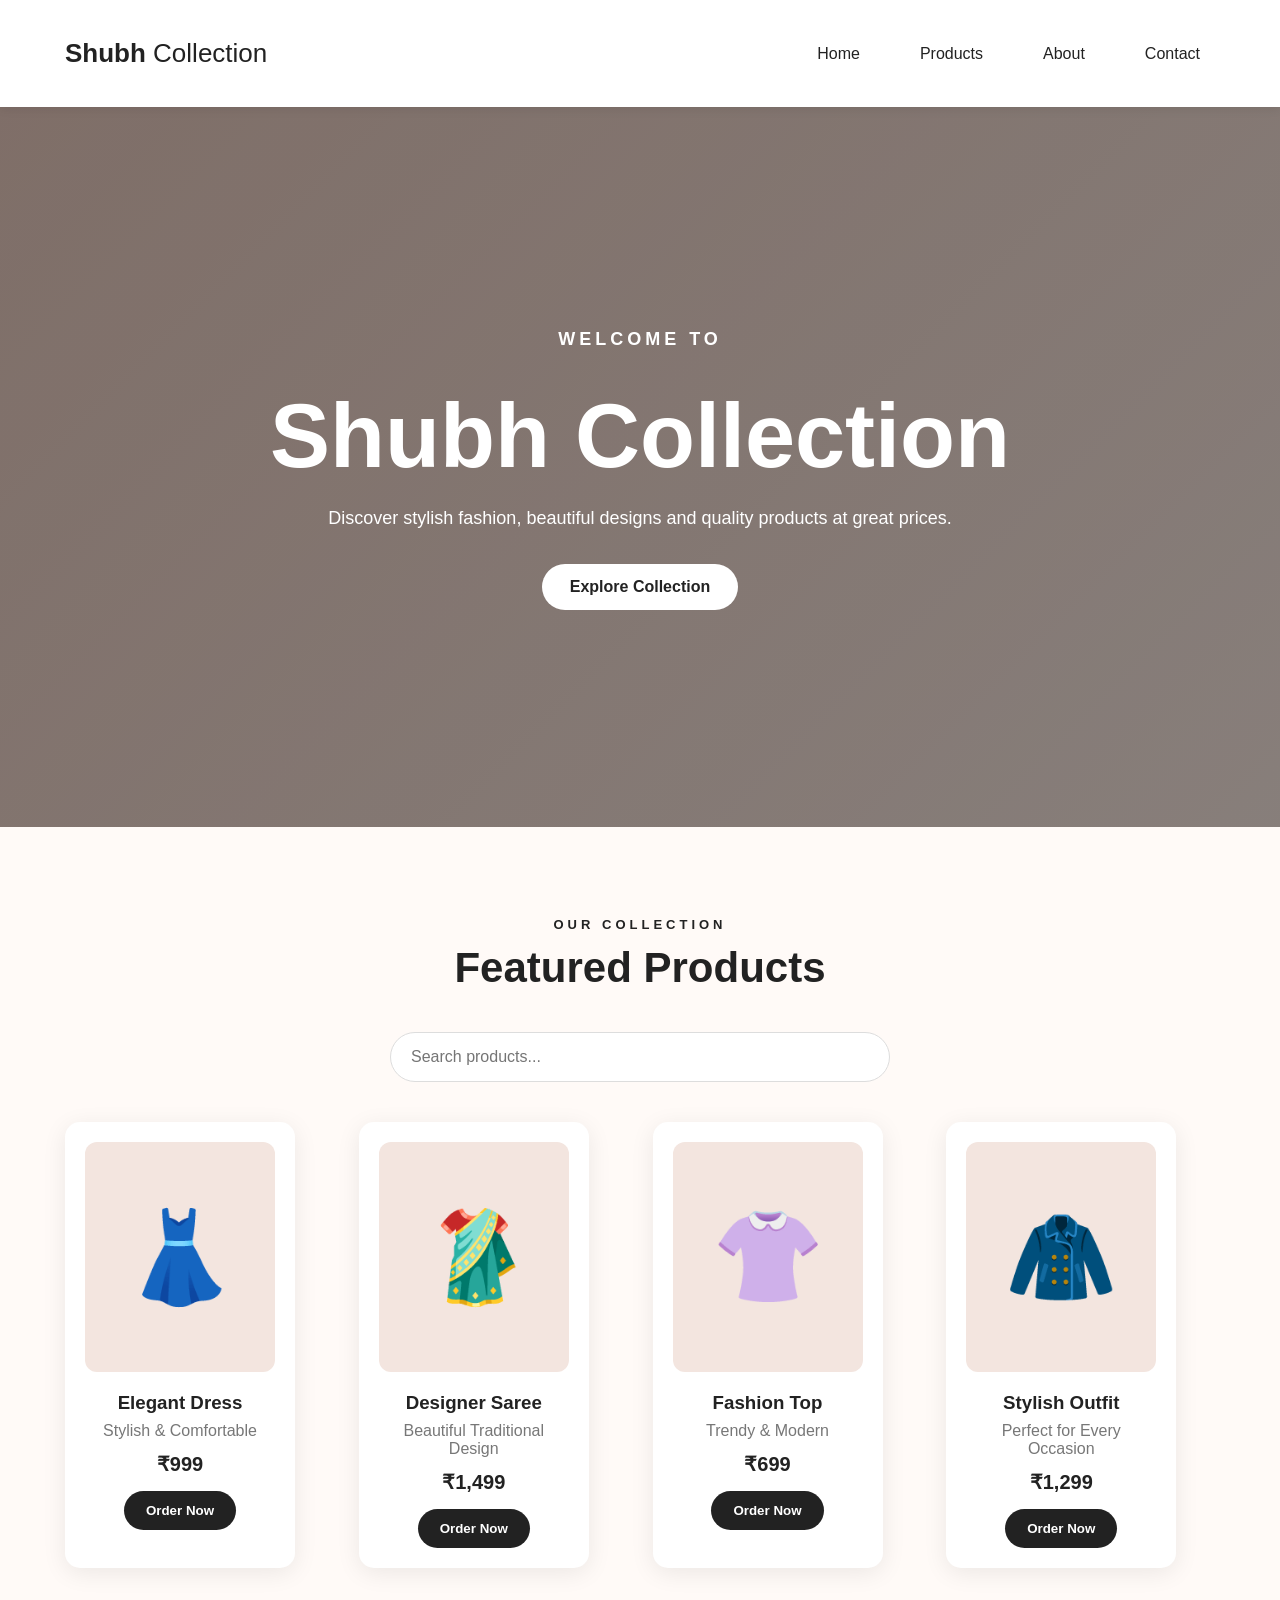
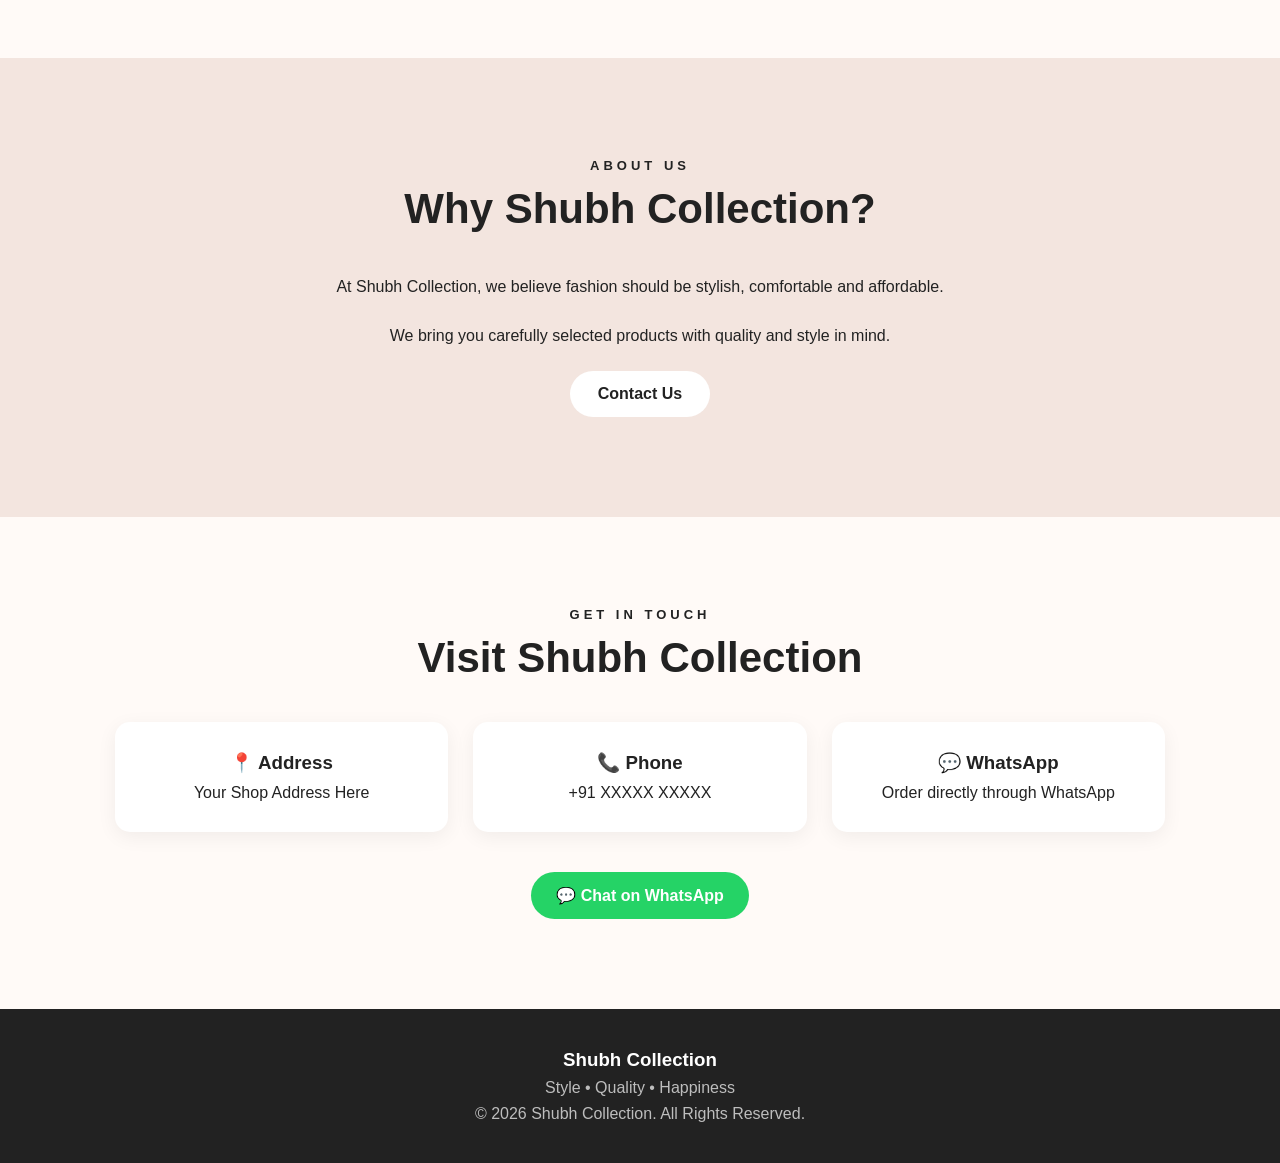
==== index.html @ 4659b30e "Add files via upload" ====
<!DOCTYPE html>
<html lang="en">
<head>
    <meta charset="UTF-8">
    <meta name="viewport" content="width=device-width, initial-scale=1.0">
    <title>Shubh Collection | Fashion & Style</title>
    <link rel="stylesheet" href="style.css">
</head>

<body>

    <!-- Navigation -->
    <header>
        <nav class="navbar">
            <div class="logo">Shubh <span>Collection</span></div>

            <ul class="nav-links">
                <li><a href="#home">Home</a></li>
                <li><a href="#products">Products</a></li>
                <li><a href="#about">About</a></li>
                <li><a href="#contact">Contact</a></li>
            </ul>

            <button class="menu-btn" onclick="toggleMenu()">☰</button>
        </nav>
    </header>

    <!-- Hero Section -->
    <section id="home" class="hero">
        <div class="hero-content">
            <p class="small-title">WELCOME TO</p>

            <h1>Shubh Collection</h1>

            <p>
                Discover stylish fashion, beautiful designs
                and quality products at great prices.
            </p>

            <a href="#products" class="btn">Explore Collection</a>
        </div>
    </section>

    <!-- Products -->
    <section id="products" class="products-section">

        <p class="section-small">OUR COLLECTION</p>
        <h2>Featured Products</h2>

        <div class="search-box">
            <input
                type="text"
                id="search"
                placeholder="Search products..."
                onkeyup="searchProducts()"
            >
        </div>

        <div class="products">

            <div class="product">
                <div class="product-image">👗</div>
                <h3>Elegant Dress</h3>
                <p>Stylish & Comfortable</p>
                <strong>₹999</strong>
                <button onclick="orderProduct('Elegant Dress')">
                    Order Now
                </button>
            </div>

            <div class="product">
                <div class="product-image">🥻</div>
                <h3>Designer Saree</h3>
                <p>Beautiful Traditional Design</p>
                <strong>₹1,499</strong>
                <button onclick="orderProduct('Designer Saree')">
                    Order Now
                </button>
            </div>

            <div class="product">
                <div class="product-image">👚</div>
                <h3>Fashion Top</h3>
                <p>Trendy & Modern</p>
                <strong>₹699</strong>
                <button onclick="orderProduct('Fashion Top')">
                    Order Now
                </button>
            </div>

            <div class="product">
                <div class="product-image">🧥</div>
                <h3>Stylish Outfit</h3>
                <p>Perfect for Every Occasion</p>
                <strong>₹1,299</strong>
                <button onclick="orderProduct('Stylish Outfit')">
                    Order Now
                </button>
            </div>

        </div>
    </section>

    <!-- About -->
    <section id="about" class="about">

        <div>
            <p class="section-small">ABOUT US</p>
            <h2>Why Shubh Collection?</h2>

            <p>
                At Shubh Collection, we believe fashion should be
                stylish, comfortable and affordable.
            </p>

            <p>
                We bring you carefully selected products with
                quality and style in mind.
            </p>

            <a href="#contact" class="btn">Contact Us</a>
        </div>

    </section>

    <!-- Contact -->
    <section id="contact" class="contact">

        <p class="section-small">GET IN TOUCH</p>
        <h2>Visit Shubh Collection</h2>

        <div class="contact-info">

            <div>
                <h3>📍 Address</h3>
                <p>Your Shop Address Here</p>
            </div>

            <div>
                <h3>📞 Phone</h3>
                <p>+91 XXXXX XXXXX</p>
            </div>

            <div>
                <h3>💬 WhatsApp</h3>
                <p>Order directly through WhatsApp</p>
            </div>

        </div>

        <a
            class="whatsapp"
            href="https://wa.me/91XXXXXXXXXX"
            target="_blank"
        >
            💬 Chat on WhatsApp
        </a>

    </section>

    <!-- Footer -->
    <footer>
        <h3>Shubh Collection</h3>
        <p>Style • Quality • Happiness</p>
        <p>© 2026 Shubh Collection. All Rights Reserved.</p>
    </footer>

    <script src="script.js"></script>

</body>
</html>
---- style.css ----
body {
    margin: 0;
    font-family: Arial, sans-serif;
    background: #fff8f5;
    color: #222;
    text-align: center;
}

header {
    background: white;
    padding: 20px;
    position: sticky;
    top: 0;
}

header h1 {
    margin: 0 0 15px;
}

nav a {
    margin: 0 15px;
    text-decoration: none;
    color: #222;
    font-weight: bold;
}

.hero {
    padding: 120px 20px;
    background: #ead4ca;
}

.hero h2 {
    font-size: 45px;
}

.hero p {
    font-size: 20px;
}

.button,
button {
    background: #222;
    color: white;
    padding: 12px 25px;
    border: none;
    border-radius: 25px;
    cursor: pointer;
    text-decoration: none;
}

section {
    padding: 70px 20px;
}

.products {
    display: flex;
    justify-content: center;
    gap: 25px;
    flex-wrap: wrap;
}

.product {
    background: white;
    width: 230px;
    padding: 25px;
    border-radius: 15px;
    box-shadow: 0 5px 20px #ddd;
}

.emoji {
    font-size: 80px;
    background: #f3e5df;
    padding: 30px;
    border-radius: 10px;
}

footer {
    background: #222;
    color: white;
    padding: 30px;
}* {
    margin: 0;
    padding: 0;
    box-sizing: border-box;
}

html {
    scroll-behavior: smooth;
}

body {
    font-family: Arial, sans-serif;
    background: #fffaf7;
    color: #222;
}

/* Navigation */

header {
    background: white;
    position: sticky;
    top: 0;
    z-index: 1000;
    box-shadow: 0 2px 10px rgba(0,0,0,0.08);
}

.navbar {
    max-width: 1200px;
    margin: auto;
    padding: 18px 25px;

    display: flex;
    justify-content: space-between;
    align-items: center;
}

.logo {
    font-size: 26px;
    font-weight: bold;
}

.logo span {
    font-weight: normal;
}

.nav-links {
    list-style: none;
    display: flex;
    gap: 30px;
}

.nav-links a {
    text-decoration: none;
    color: #222;
    font-weight: 500;
}

.nav-links a:hover {
    opacity: 0.6;
}

.menu-btn {
    display: none;
    border: none;
    background: none;
    font-size: 25px;
    cursor: pointer;
}

/* Hero */

.hero {
    min-height: 80vh;

    display: flex;
    align-items: center;
    justify-content: center;

    text-align: center;

    padding: 40px 20px;

    background:
        linear-gradient(
            rgba(0,0,0,0.45),
            rgba(0,0,0,0.45)
        ),
        linear-gradient(135deg, #e7c9bd, #f6e6df);
}

.hero-content {
    max-width: 750px;
    color: white;
}

.small-title,
.section-small {
    letter-spacing: 4px;
    font-size: 13px;
    font-weight: bold;
}

.hero h1 {
    font-size: clamp(45px, 8vw, 90px);
    margin: 15px 0;
}

.hero p {
    font-size: 18px;
    line-height: 1.7;
    margin-bottom: 30px;
}

.btn {
    display: inline-block;
    text-decoration: none;
    background: white;
    color: #222;
    padding: 14px 28px;
    border-radius: 30px;
    font-weight: bold;
    transition: 0.3s;
}

.btn:hover {
    transform: translateY(-3px);
}

/* Products */

.products-section {
    max-width: 1200px;
    margin: auto;
    padding: 90px 25px;
    text-align: center;
}

.products-section h2,
.about h2,
.contact h2 {
    font-size: 42px;
    margin: 12px 0 40px;
}

.search-box {
    margin-bottom: 40px;
}

.search-box input {
    width: min(500px, 90%);
    padding: 15px 20px;
    border: 1px solid #ddd;
    border-radius: 30px;
    font-size: 16px;
    outline: none;
}

.products {
    display: grid;
    grid-template-columns: repeat(4, 1fr);
    gap: 25px;
}

.product {
    background: white;
    padding: 20px;
    border-radius: 15px;
    box-shadow: 0 5px 25px rgba(0,0,0,0.08);
    transition: 0.3s;
}

.product:hover {
    transform: translateY(-7px);
}

.product-image {
    height: 230px;

    display: flex;
    justify-content: center;
    align-items: center;

    background: #f3e5df;
    border-radius: 12px;

    font-size: 90px;
}

.product h3 {
    margin: 20px 0 8px;
}

.product p {
    color: #777;
    margin-bottom: 12px;
}

.product strong {
    display: block;
    font-size: 20px;
    margin-bottom: 15px;
}

.product button {
    border: none;
    padding: 12px 22px;
    border-radius: 25px;
    cursor: pointer;
    font-weight: bold;
}

/* About */

.about {
    background: #f3e5df;
    padding: 100px 25px;
}

.about > div {
    max-width: 800px;
    margin: auto;
}

.about p:not(.section-small) {
    line-height: 1.8;
    margin-bottom: 20px;
}

/* Contact */

.contact {
    max-width: 1100px;
    margin: auto;
    padding: 90px 25px;
    text-align: center;
}

.contact-info {
    display: grid;
    grid-template-columns: repeat(3, 1fr);
    gap: 25px;
    margin-bottom: 40px;
}

.contact-info div {
    padding: 30px;
    background: white;
    border-radius: 15px;
    box-shadow: 0 5px 20px rgba(0,0,0,0.06);
}

.contact-info h3 {
    margin-bottom: 10px;
}

.whatsapp {
    display: inline-block;
    text-decoration: none;
    padding: 14px 25px;
    border-radius: 30px;
    font-weight: bold;
    color: white;
    background: #25D366;
}

/* Footer */

footer {
    text-align: center;
    padding: 40px 20px;
    background: #222;
    color: white;
}

footer p {
    margin-top: 8px;
    opacity: 0.7;
}

/* Mobile */

@media (max-width: 800px) {

    .nav-links {
        display: none;
        position: absolute;
        top: 70px;
        left: 0;
        width: 100%;
        background: white;

        flex-direction: column;
        text-align: center;

        padding: 25px;
    }

    .nav-links.active {
        display: flex;
    }

    .menu-btn {
        display: block;
    }

    .products {
        grid-template-columns: repeat(2, 1fr);
    }

    .contact-info {
        grid-template-columns: 1fr;
    }
}

@media (max-width: 500px) {

    .products {
        grid-template-columns: 1fr;
    }

    .products-section h2,
    .about h2,
    .contact h2 {
        font-size: 32px;
    }
}
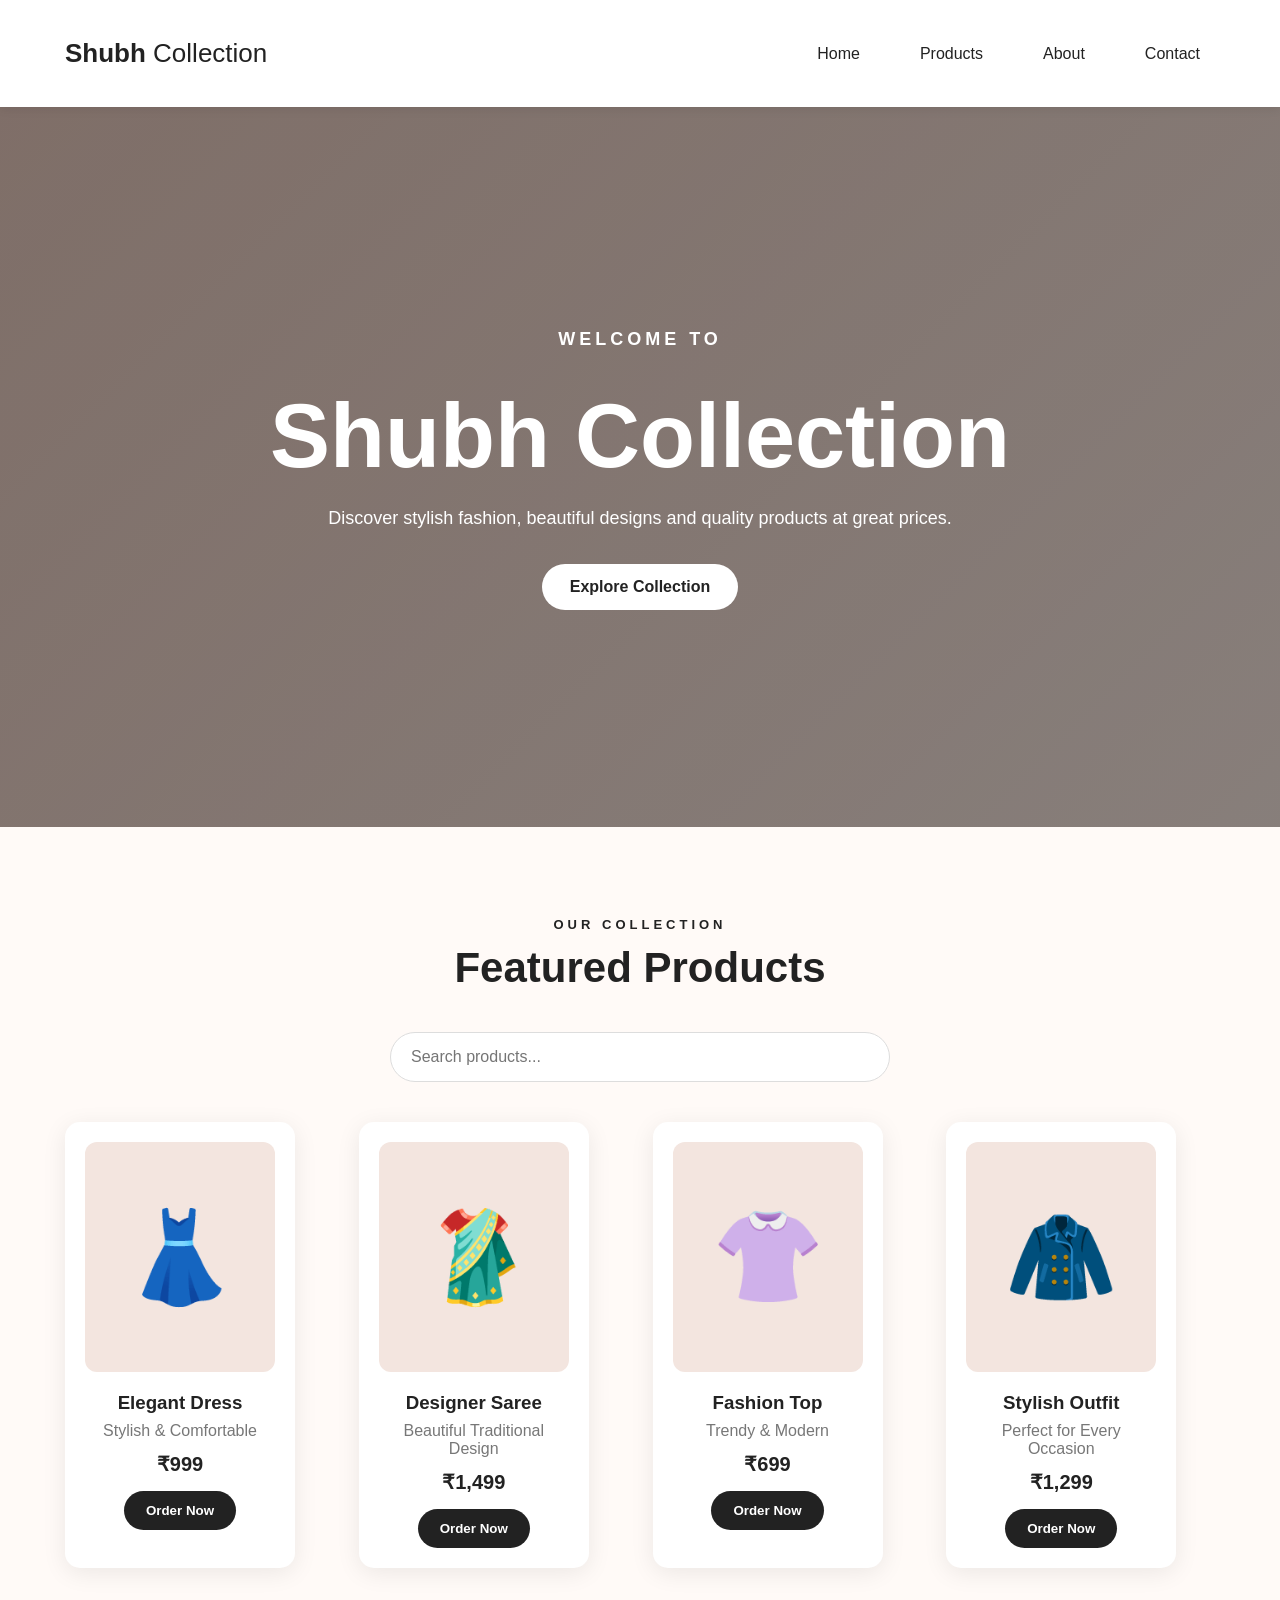
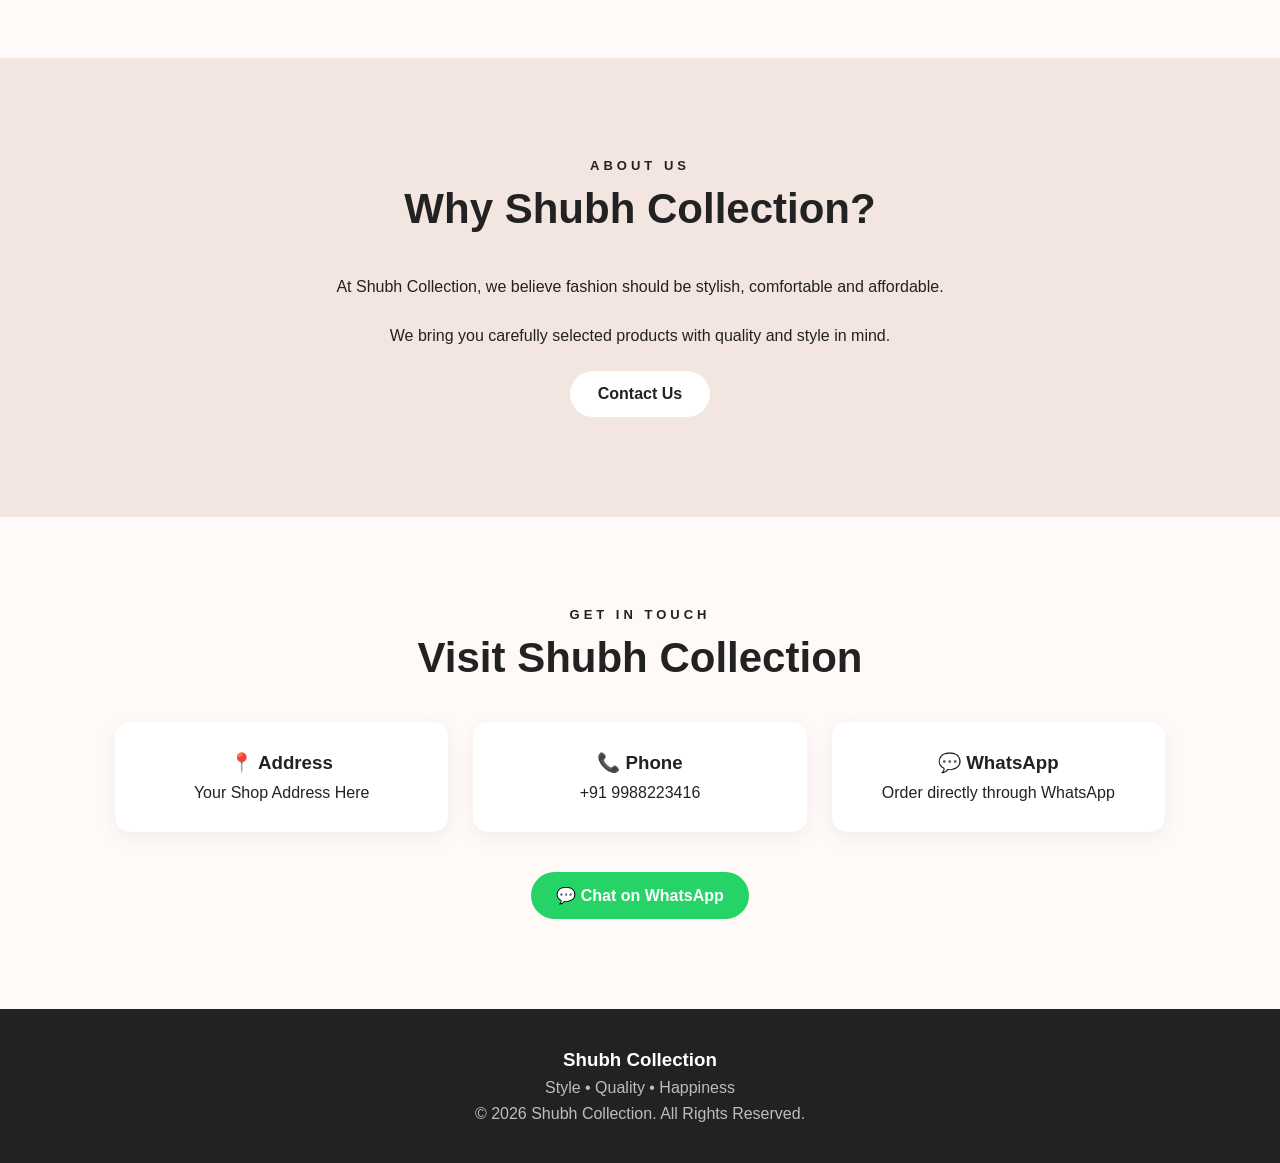
==== commit 80b8af57: "Update index.html" ====
--- a/index.html
+++ b/index.html
@@ -3,7 +3,7 @@
 <head>
     <meta charset="UTF-8">
     <meta name="viewport" content="width=device-width, initial-scale=1.0">
-    <title>Shubh Collection | Fashion & Style</title>
+    <title>Shubh Collection | Ladies Garment</title>
     <link rel="stylesheet" href="style.css">
 </head>
 
@@ -138,7 +138,7 @@
 
             <div>
                 <h3>📞 Phone</h3>
-                <p>+91 XXXXX XXXXX</p>
+                <p>+91 9988223416</p>
             </div>
 
             <div>
@@ -150,7 +150,7 @@
 
         <a
             class="whatsapp"
-            href="https://wa.me/91XXXXXXXXXX"
+            href="https://wa.me/919988223416"
             target="_blank"
         >
             💬 Chat on WhatsApp
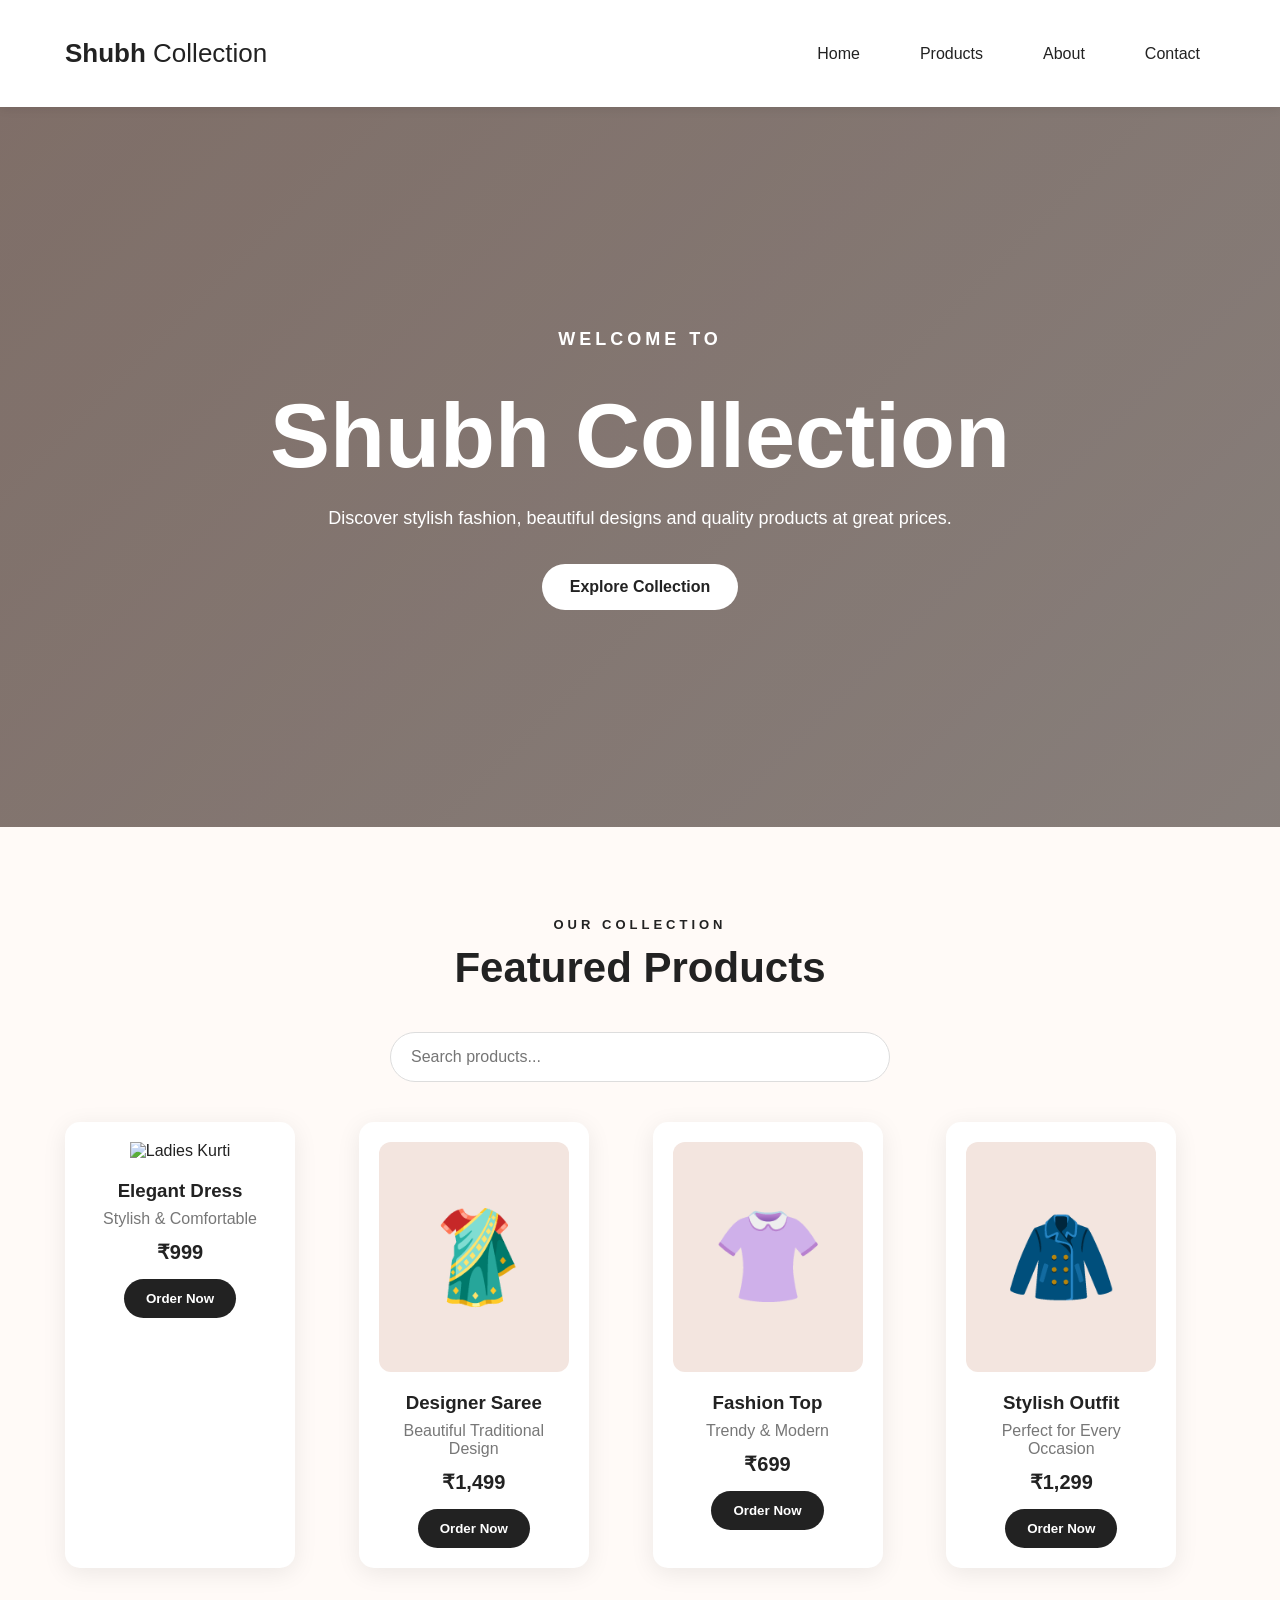
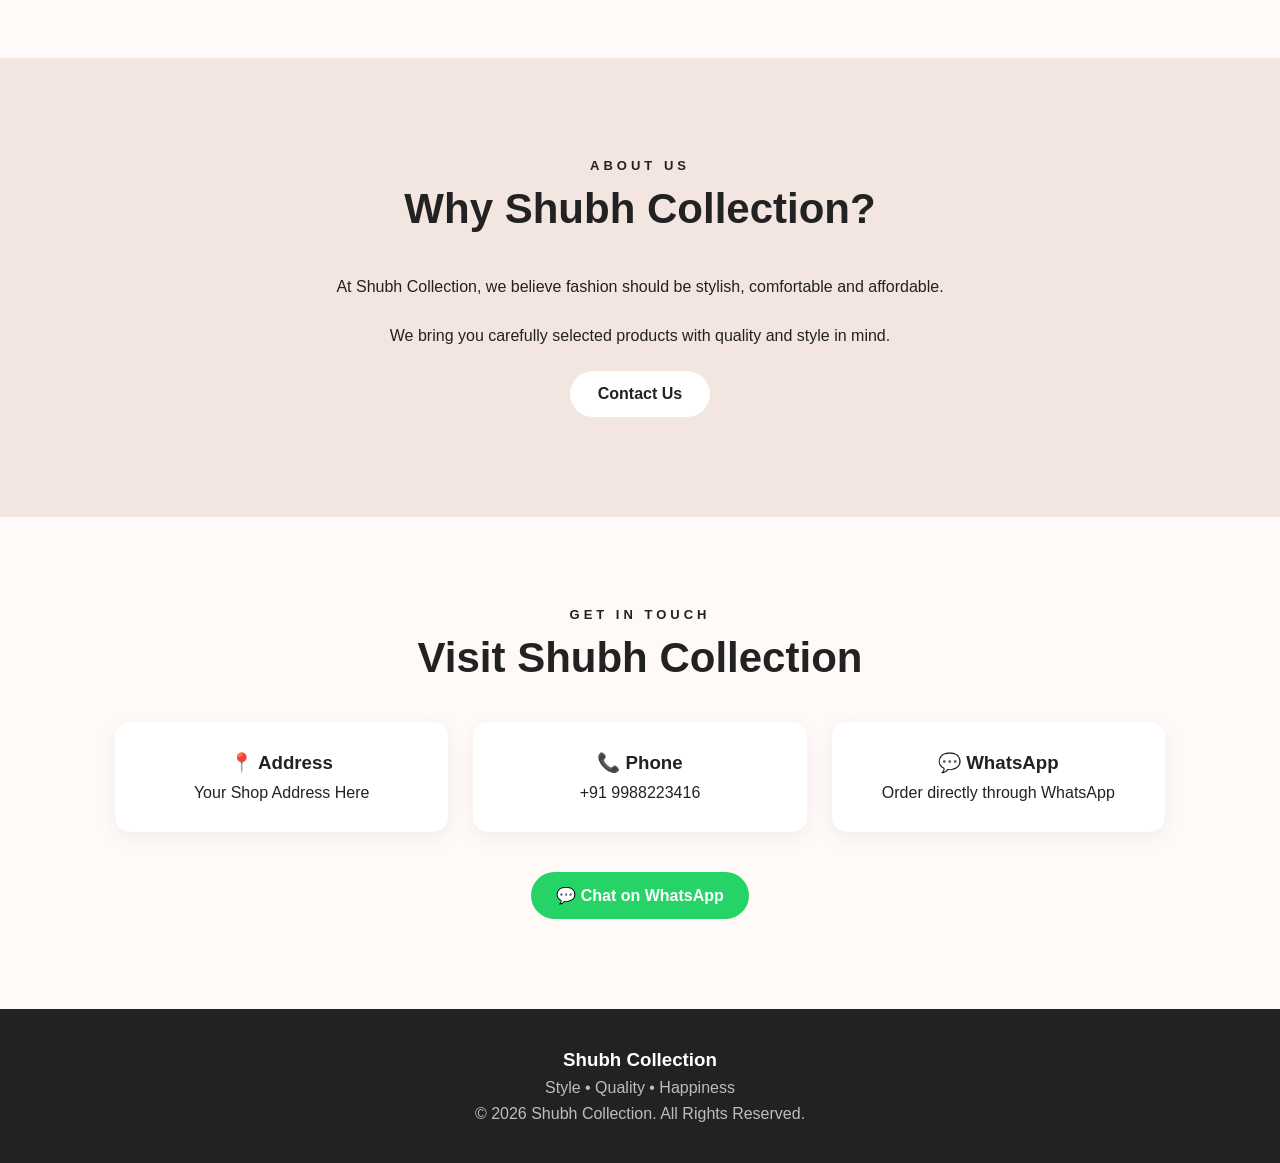
==== commit 31fd773d: "Update index.html" ====
--- a/index.html
+++ b/index.html
@@ -59,7 +59,9 @@
         <div class="products">
 
             <div class="product">
-                <div class="product-image">👗</div>
+                <div class="pic">
+    <img src="kurti.jpg" alt="Ladies Kurti">
+</div>
                 <h3>Elegant Dress</h3>
                 <p>Stylish & Comfortable</p>
                 <strong>₹999</strong>
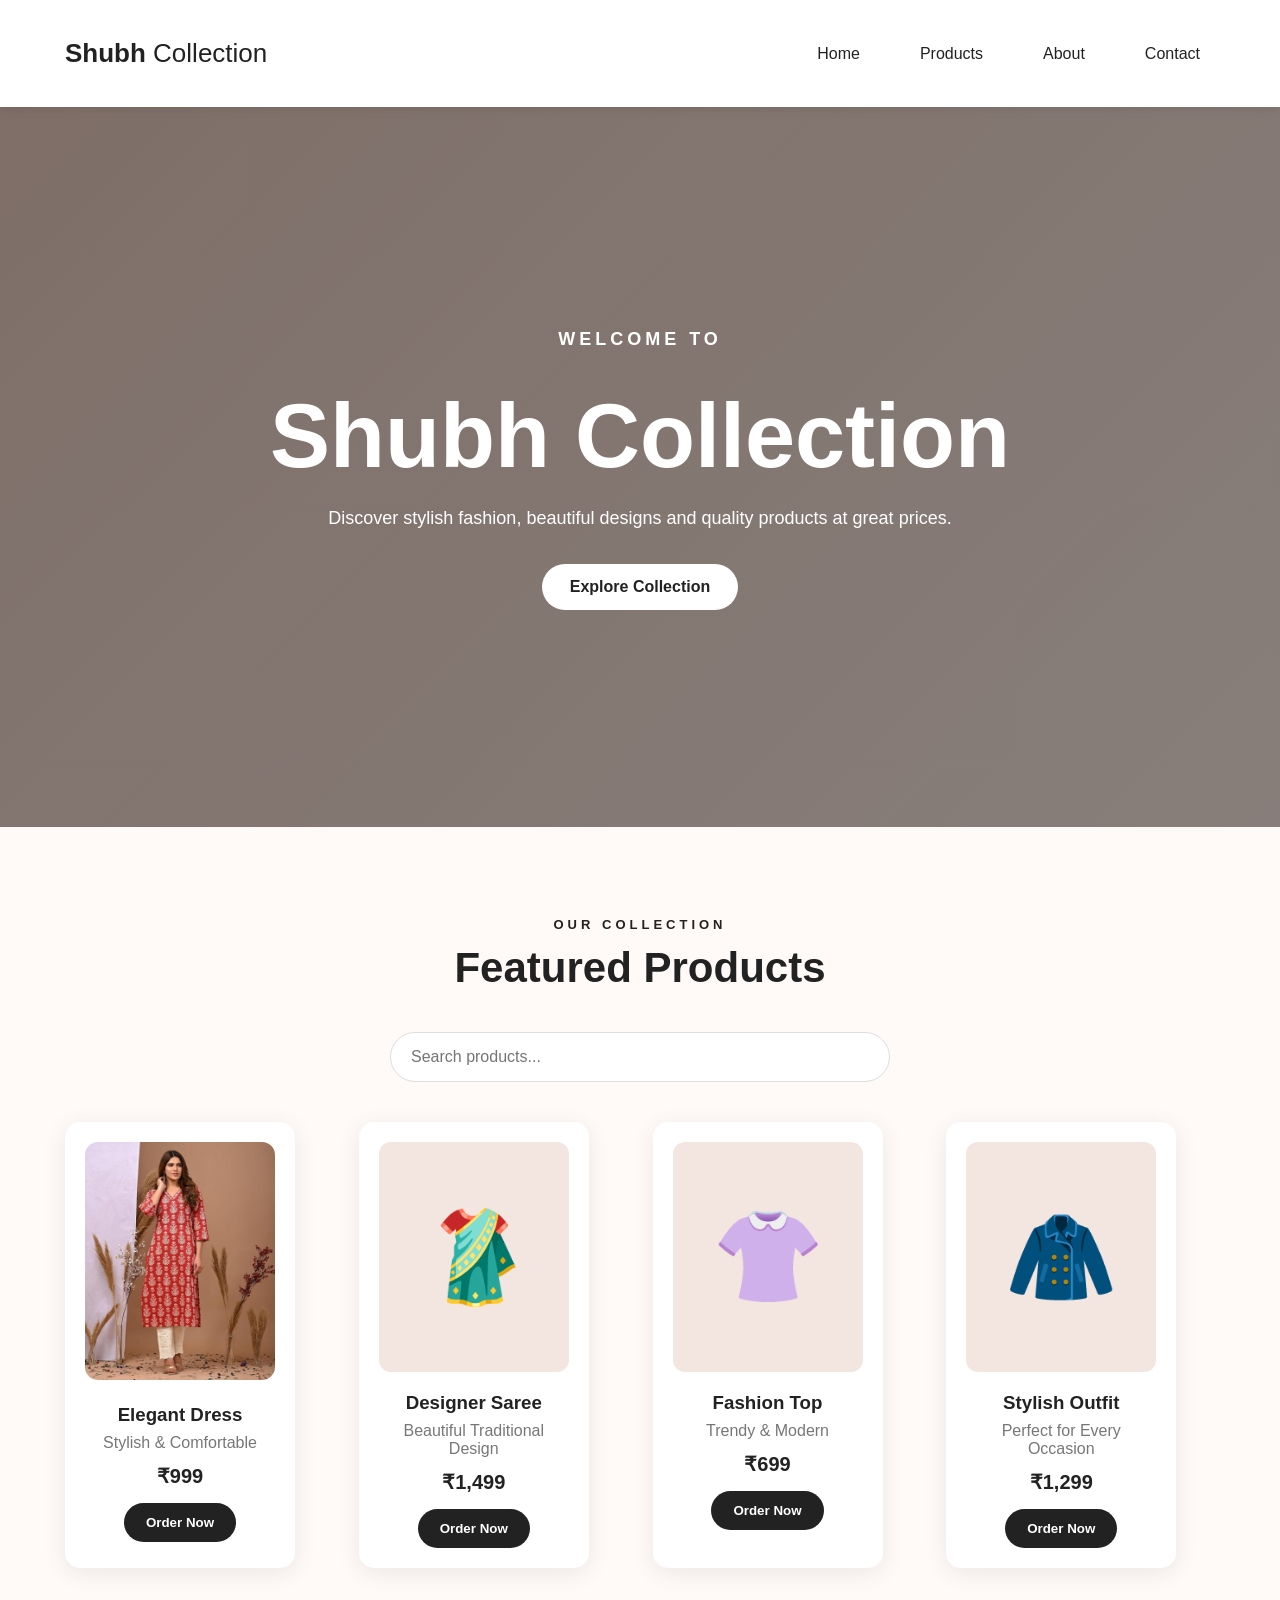
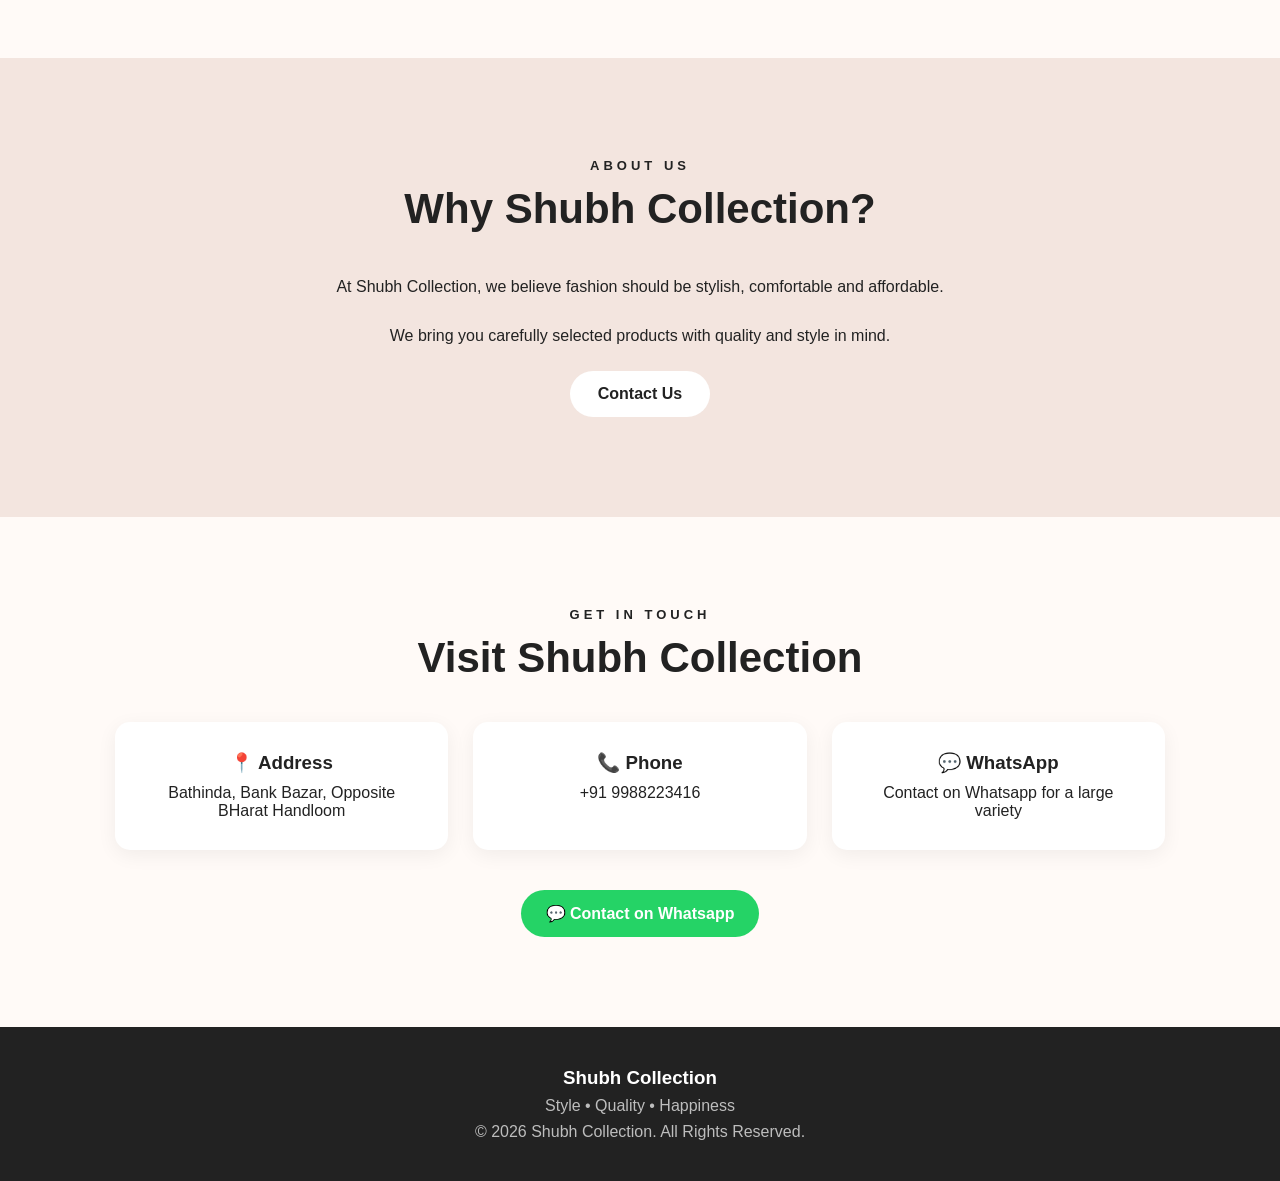
==== commit b7c65479: "Update index.html" ====
--- a/index.html
+++ b/index.html
@@ -135,7 +135,7 @@
 
             <div>
                 <h3>📍 Address</h3>
-                <p>Your Shop Address Here</p>
+                <p>Bathinda, Bank Bazar, Opposite BHarat Handloom</p>
             </div>
 
             <div>
@@ -145,7 +145,7 @@
 
             <div>
                 <h3>💬 WhatsApp</h3>
-                <p>Order directly through WhatsApp</p>
+                <p>Contact on Whatsapp for a large variety</p>
             </div>
 
         </div>
@@ -155,7 +155,7 @@
             href="https://wa.me/919988223416"
             target="_blank"
         >
-            💬 Chat on WhatsApp
+            💬 Contact on Whatsapp
         </a>
 
     </section>
--- a/style.css
+++ b/style.css
@@ -404,3 +404,9 @@
         font-size: 32px;
     }
 }
+.pic img {
+    width: 100%;
+    height: 100%;
+    object-fit: cover;
+    border-radius: 13px;
+}
